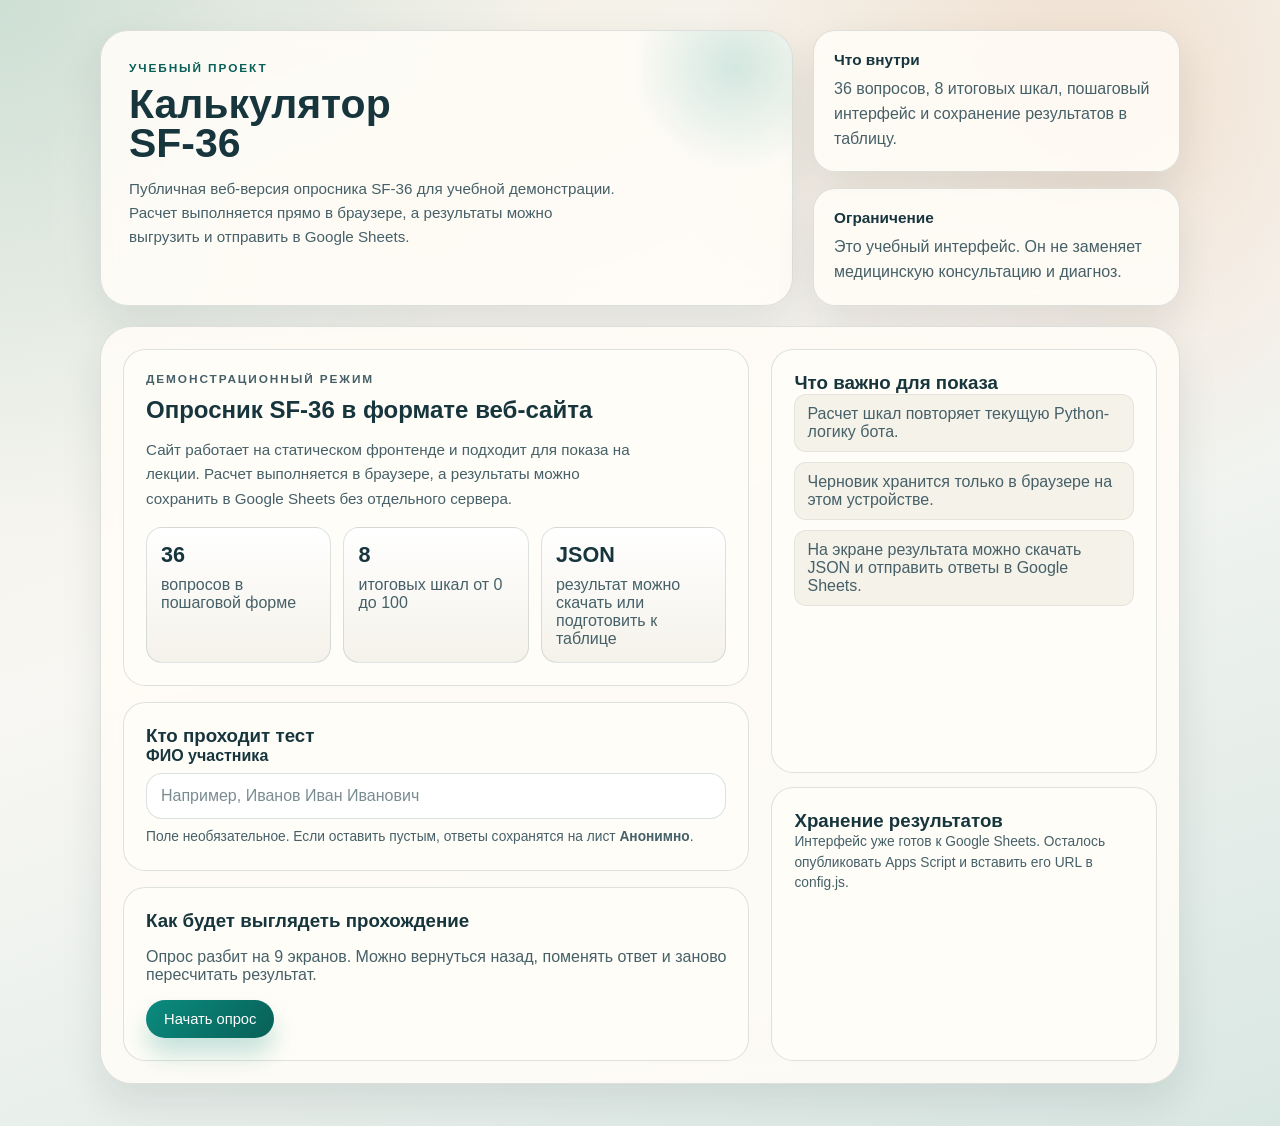
==== index.html @ 2ae7c3d6 "Polish UI and prepare Google Sheets sync" ====
<!doctype html>
<html lang="ru">
  <head>
    <meta charset="utf-8">
    <meta name="viewport" content="width=device-width, initial-scale=1">
    <title>SF-36 | Учебный медицинский калькулятор</title>
    <meta
      name="description"
      content="Пошаговый учебный калькулятор SF-36 с расчетом восьми шкал качества жизни прямо в браузере."
    >
    <link rel="stylesheet" href="styles.css">
  </head>
  <body>
    <div class="backdrop"></div>
    <div class="page-shell">
      <header class="hero">
        <div class="hero-copy">
          <p class="eyebrow">Учебный проект</p>
          <h1>Калькулятор SF-36</h1>
          <p class="hero-text">
            Публичная веб-версия опросника SF-36 для учебной демонстрации. Расчет выполняется прямо в браузере,
            а результаты можно выгрузить и отправить в Google Sheets.
          </p>
        </div>
        <div class="hero-notes">
          <article class="note-card">
            <h2>Что внутри</h2>
            <p>36 вопросов, 8 итоговых шкал, пошаговый интерфейс и сохранение результатов в таблицу.</p>
          </article>
          <article class="note-card">
            <h2>Ограничение</h2>
            <p>Это учебный интерфейс. Он не заменяет медицинскую консультацию и диагноз.</p>
          </article>
        </div>
      </header>

      <main class="app-frame">
        <div id="app"></div>
      </main>
    </div>

    <script src="config.js"></script>
    <script src="app.js" defer></script>
  </body>
</html>
---- styles.css ----
:root {
  --bg: #f3efe5;
  --bg-deep: #d9e7e3;
  --surface: rgba(255, 252, 247, 0.9);
  --surface-strong: #fffdf8;
  --surface-muted: #f5f2ea;
  --border: rgba(27, 62, 68, 0.14);
  --text: #17353c;
  --text-soft: #466068;
  --accent: #0b8c7f;
  --accent-soft: #d8f0ec;
  --accent-strong: #085f57;
  --warn: #d37d3f;
  --danger: #b95a52;
  --shadow: 0 18px 42px rgba(16, 39, 44, 0.1);
  --radius-xl: 28px;
  --radius-lg: 22px;
  --radius-md: 16px;
  --radius-sm: 12px;
  --font-heading: "Bahnschrift", "Trebuchet MS", "Segoe UI", sans-serif;
  --font-body: "Segoe UI Variable Text", "Segoe UI", "Trebuchet MS", sans-serif;
}

* {
  box-sizing: border-box;
}

html {
  scroll-behavior: smooth;
}

body {
  margin: 0;
  min-height: 100vh;
  font-family: var(--font-body);
  color: var(--text);
  background:
    radial-gradient(circle at top left, rgba(11, 140, 127, 0.16), transparent 32%),
    radial-gradient(circle at 85% 10%, rgba(211, 125, 63, 0.18), transparent 26%),
    linear-gradient(160deg, var(--bg) 0%, #f8f7f3 45%, var(--bg-deep) 100%);
}

.backdrop {
  position: fixed;
  inset: 0;
  background:
    radial-gradient(circle at 20% 22%, rgba(255, 255, 255, 0.38), transparent 18%),
    radial-gradient(circle at 78% 32%, rgba(255, 255, 255, 0.25), transparent 22%);
  pointer-events: none;
}

.page-shell {
  position: relative;
  z-index: 1;
  width: min(1080px, calc(100vw - 24px));
  margin: 0 auto;
  padding: 30px 0 42px;
}

.hero {
  display: grid;
  grid-template-columns: minmax(0, 1.7fr) minmax(280px, 0.9fr);
  gap: 20px;
  align-items: stretch;
  margin-bottom: 20px;
}

.hero-copy,
.note-card,
.app-panel,
.result-hero,
.scale-card,
.summary-card,
.question-card,
.status-banner {
  background: var(--surface);
  border: 1px solid var(--border);
  box-shadow: var(--shadow);
  backdrop-filter: blur(10px);
}

.hero-copy {
  border-radius: var(--radius-xl);
  padding: 30px 28px;
  position: relative;
  overflow: hidden;
}

.hero-copy::after {
  content: "";
  position: absolute;
  width: 220px;
  height: 220px;
  right: -54px;
  top: -74px;
  border-radius: 50%;
  background: radial-gradient(circle, rgba(11, 140, 127, 0.18), transparent 68%);
}

.eyebrow {
  margin: 0 0 10px;
  font-size: 0.74rem;
  letter-spacing: 0.16em;
  text-transform: uppercase;
  color: var(--accent-strong);
  font-weight: 700;
}

h1,
h2,
h3 {
  margin: 0;
  font-family: var(--font-heading);
}

h1 {
  font-size: clamp(1.85rem, 3.2vw, 3rem);
  line-height: 0.95;
  max-width: 10ch;
}

.hero-text {
  margin: 14px 0 0;
  max-width: 58ch;
  color: var(--text-soft);
  font-size: 0.95rem;
  line-height: 1.6;
}

.hero-notes {
  display: grid;
  gap: 16px;
}

.note-card {
  border-radius: var(--radius-lg);
  padding: 20px;
}

.note-card h2 {
  font-size: 0.96rem;
  margin-bottom: 8px;
}

.note-card p {
  margin: 0;
  color: var(--text-soft);
  line-height: 1.55;
}

.app-frame {
  min-height: 0;
}

.app-panel {
  border-radius: 32px;
  padding: 22px;
  animation: rise-in 0.35s ease;
}

.app-panel--questions {
  background: rgba(255, 252, 247, 0.96);
  backdrop-filter: none;
}

.welcome-layout,
.result-layout {
  display: grid;
  gap: 22px;
}

.welcome-layout {
  grid-template-columns: minmax(0, 1.3fr) minmax(280px, 0.8fr);
}

.welcome-main {
  display: grid;
  gap: 16px;
}

.welcome-card {
  background: var(--surface-strong);
  border: 1px solid var(--border);
  border-radius: var(--radius-lg);
  padding: 22px;
}

.welcome-card p,
.welcome-card li,
.screen-subtitle,
.support-text,
.summary-copy,
.status-banner p,
.scale-footnote,
.question-hint {
  color: var(--text-soft);
}

.feature-grid {
  display: grid;
  grid-template-columns: repeat(3, minmax(0, 1fr));
  gap: 12px;
  margin-top: 16px;
}

.feature-item {
  background: linear-gradient(180deg, #ffffff, var(--surface-muted));
  border: 1px solid var(--border);
  border-radius: var(--radius-md);
  padding: 14px;
}

.feature-item strong,
.summary-value {
  display: block;
  font-family: var(--font-heading);
  font-size: 1.35rem;
}

.feature-item span,
.summary-label {
  display: block;
  margin-top: 8px;
  color: var(--text-soft);
}

.welcome-side {
  display: grid;
  gap: 14px;
}

.field-stack {
  display: grid;
  gap: 8px;
}

.field-label {
  font-weight: 700;
  color: var(--text);
}

.text-input {
  width: 100%;
  padding: 13px 14px;
  border-radius: var(--radius-md);
  border: 1px solid rgba(27, 62, 68, 0.16);
  background: rgba(255, 255, 255, 0.9);
  color: var(--text);
  font: inherit;
  transition: border-color 0.18s ease, box-shadow 0.18s ease, background 0.18s ease;
}

.text-input::placeholder {
  color: rgba(70, 96, 104, 0.72);
}

.text-input:focus {
  outline: none;
  border-color: rgba(11, 140, 127, 0.42);
  box-shadow: 0 0 0 4px rgba(11, 140, 127, 0.12);
  background: #fff;
}

.field-hint {
  margin: 0;
  color: var(--text-soft);
  font-size: 0.86rem;
  line-height: 1.5;
}

.checklist {
  display: grid;
  gap: 10px;
  margin: 0;
  padding: 0;
  list-style: none;
}

.checklist li {
  padding: 10px 12px;
  border-radius: var(--radius-sm);
  background: var(--surface-muted);
  border: 1px solid rgba(27, 62, 68, 0.08);
}

.button-row,
.screen-actions,
.result-actions {
  display: flex;
  flex-wrap: wrap;
  gap: 10px;
  align-items: center;
}

.btn {
  appearance: none;
  border: 0;
  border-radius: 999px;
  padding: 12px 18px;
  font-family: var(--font-heading);
  font-size: 0.92rem;
  line-height: 1;
  cursor: pointer;
  transition: transform 0.18s ease, box-shadow 0.18s ease, background 0.18s ease;
}

.btn:hover {
  transform: translateY(-1px);
}

.btn:focus-visible {
  outline: 3px solid rgba(11, 140, 127, 0.28);
  outline-offset: 2px;
}

.btn-primary {
  background: linear-gradient(135deg, var(--accent) 0%, var(--accent-strong) 100%);
  color: #fff;
  box-shadow: 0 16px 24px rgba(11, 140, 127, 0.24);
}

.btn-secondary {
  background: #fff;
  color: var(--text);
  border: 1px solid var(--border);
}

.btn-ghost {
  background: rgba(255, 255, 255, 0.5);
  color: var(--text);
  border: 1px dashed rgba(27, 62, 68, 0.22);
}

.btn[disabled] {
  opacity: 0.55;
  cursor: not-allowed;
  transform: none;
}

.draft-chip {
  display: inline-flex;
  align-items: center;
  gap: 8px;
  padding: 9px 13px;
  border-radius: 999px;
  background: var(--accent-soft);
  color: var(--accent-strong);
  font-weight: 600;
}

.screen-header {
  display: grid;
  gap: 10px;
  margin-bottom: 18px;
}

.screen-meta {
  display: flex;
  flex-wrap: wrap;
  gap: 10px;
  align-items: center;
  justify-content: space-between;
}

.screen-kicker {
  display: inline-flex;
  align-items: center;
  gap: 8px;
  padding: 7px 11px;
  border-radius: 999px;
  background: var(--accent-soft);
  color: var(--accent-strong);
  font-weight: 700;
}

.progress-shell {
  height: 10px;
  border-radius: 999px;
  background: rgba(23, 53, 60, 0.08);
  overflow: hidden;
}

.progress-bar {
  height: 100%;
  border-radius: inherit;
  background: linear-gradient(90deg, var(--accent) 0%, #59b89a 100%);
  transition: width 0.25s ease;
}

.screen-title {
  font-size: clamp(1.4rem, 1.9vw, 1.82rem);
}

.question-grid {
  display: grid;
  gap: 14px;
}

.question-card {
  border-radius: var(--radius-lg);
  padding: 18px;
  background: linear-gradient(180deg, rgba(255, 255, 255, 0.98), rgba(250, 246, 240, 0.96));
  backdrop-filter: none;
  box-shadow: 0 14px 28px rgba(16, 39, 44, 0.08);
  contain: layout paint;
  isolation: isolate;
  overflow: hidden;
}

.question-label {
  display: inline-flex;
  margin-bottom: 8px;
  padding: 5px 9px;
  border-radius: 999px;
  background: rgba(11, 140, 127, 0.1);
  color: var(--accent-strong);
  font-size: 0.74rem;
  font-weight: 700;
  letter-spacing: 0.04em;
}

.question-text {
  margin: 0;
  font-size: 0.98rem;
  line-height: 1.45;
}

.options-grid {
  display: grid;
  gap: 8px;
}

.options-grid--compact {
  grid-template-columns: repeat(auto-fit, minmax(136px, 1fr));
}

.question-response-shell {
  margin-top: 14px;
  padding: 14px 16px 12px;
  border-radius: var(--radius-md);
  border: 1px solid rgba(27, 62, 68, 0.08);
  background: linear-gradient(180deg, rgba(255, 255, 255, 0.98), rgba(245, 242, 234, 0.96));
  contain: layout paint;
  isolation: isolate;
}

.option-tile {
  position: relative;
  display: grid;
  gap: 4px;
  padding: 12px 14px;
  border-radius: var(--radius-md);
  border: 1px solid rgba(27, 62, 68, 0.12);
  background: linear-gradient(180deg, rgba(255, 255, 255, 0.96), rgba(247, 243, 236, 0.95));
  cursor: pointer;
  transition: transform 0.18s ease, border-color 0.18s ease, background 0.18s ease;
  min-height: 58px;
}

.option-tile:hover {
  transform: translateY(-1px);
  border-color: rgba(11, 140, 127, 0.35);
}

.option-tile input {
  position: absolute;
  opacity: 0;
  pointer-events: none;
}

.option-tile.is-selected {
  border-color: rgba(11, 140, 127, 0.52);
  background: linear-gradient(180deg, #ffffff, rgba(216, 240, 236, 0.95));
  box-shadow: inset 0 0 0 1px rgba(11, 140, 127, 0.18);
}

.option-label {
  font-weight: 700;
  font-size: 0.92rem;
  line-height: 1.32;
}

.option-value {
  font-size: 0.88rem;
  color: var(--text-soft);
}

.emoji-scale {
  display: flex;
  flex-wrap: nowrap;
  justify-content: space-between;
  gap: 12px;
}

.emoji-option {
  position: relative;
  display: flex;
  align-items: center;
  justify-content: center;
  width: 66px;
  height: 66px;
  border-radius: 50%;
  border: 2px solid rgba(27, 62, 68, 0.12);
  background: rgba(255, 255, 255, 0.72);
  cursor: pointer;
  transition: transform 0.18s ease, border-color 0.18s ease, box-shadow 0.18s ease, background 0.18s ease;
}

.emoji-option:hover {
  transform: translateY(-1px);
  border-color: rgba(11, 140, 127, 0.26);
}

.emoji-option input {
  position: absolute;
  opacity: 0;
  pointer-events: none;
}

.emoji-option.is-selected {
  border-color: rgba(11, 140, 127, 0.52);
  background: linear-gradient(180deg, #ffffff, rgba(216, 240, 236, 0.92));
  box-shadow: 0 10px 18px rgba(11, 140, 127, 0.12);
}

.emoji-face {
  font-size: 2.45rem;
  line-height: 1;
}

.emoji-caption {
  margin: 10px 0 0;
  min-height: 2.8em;
  color: var(--text-soft);
  font-size: 0.88rem;
  line-height: 1.4;
}

.status-banner {
  padding: 14px 16px;
  border-radius: var(--radius-md);
  border-left: 4px solid var(--warn);
}

.status-banner p {
  margin: 0;
}

.result-layout {
  grid-template-columns: 1.08fr 0.92fr;
  align-items: start;
}

.result-panel {
  display: grid;
  gap: 18px;
}

.result-hero {
  border-radius: var(--radius-xl);
  padding: 24px;
}

.result-hero--compact {
  display: grid;
  grid-template-columns: minmax(0, 1.45fr) minmax(300px, 0.95fr);
  gap: 16px;
  align-items: start;
}

.result-hero h2 {
  font-size: clamp(1.5rem, 2.1vw, 2.1rem);
}

.result-hero p {
  margin: 12px 0 0;
  max-width: 60ch;
  color: var(--text-soft);
  line-height: 1.6;
}

.result-person-chip {
  display: inline-flex;
  align-items: center;
  margin-top: 14px;
  padding: 9px 13px;
  border-radius: 999px;
  background: rgba(11, 140, 127, 0.1);
  border: 1px solid rgba(11, 140, 127, 0.16);
  color: var(--accent-strong);
  font-weight: 700;
}

.result-hero-stats {
  display: grid;
  grid-template-columns: repeat(3, minmax(0, 1fr));
  gap: 12px;
}

.summary-card--stat {
  min-height: 100%;
  background: rgba(255, 255, 255, 0.84);
}

.summary-value-suffix {
  margin-left: 4px;
  font-size: 0.92rem;
  color: var(--text-soft);
}

.summary-value--text {
  font-size: 1.08rem;
  line-height: 1.3;
}

.result-dashboard {
  display: grid;
  grid-template-columns: minmax(0, 220px) minmax(0, 1fr) minmax(0, 220px);
  grid-template-areas: "left center right";
  gap: 16px;
  align-items: start;
}

.result-side-stack {
  display: grid;
  gap: 12px;
}

.result-side-stack--left {
  grid-area: left;
}

.result-side-stack--right {
  grid-area: right;
}

.result-radar-card {
  grid-area: center;
  display: grid;
  gap: 16px;
  padding: 20px;
  border-radius: var(--radius-xl);
  border: 1px solid rgba(27, 62, 68, 0.12);
  background: linear-gradient(180deg, rgba(255, 255, 255, 0.96), rgba(247, 243, 236, 0.98));
  box-shadow: 0 18px 36px rgba(16, 39, 44, 0.1);
}

.radar-highlight {
  display: grid;
  grid-template-columns: auto 1fr;
  gap: 12px;
  align-items: center;
}

.radar-highlight-emoji {
  display: grid;
  place-items: center;
  width: 72px;
  height: 72px;
  border-radius: 50%;
  font-size: 2.35rem;
  background: radial-gradient(circle at 30% 30%, rgba(255, 255, 255, 0.96), rgba(255, 234, 188, 0.96));
  box-shadow: 0 12px 24px rgba(240, 161, 26, 0.18);
}

.radar-highlight h3 {
  font-size: 1.04rem;
  line-height: 1.35;
}

.radar-chart-wrap {
  display: flex;
  justify-content: center;
}

.radar-chart-shell {
  position: relative;
  width: min(100%, 360px);
  aspect-ratio: 1;
}

.radar-chart {
  width: 100%;
  height: 100%;
}

.radar-grid-polygon,
.radar-grid-spoke {
  fill: none;
  stroke: rgba(27, 62, 68, 0.12);
}

.radar-grid-polygon {
  stroke-width: 1.15;
}

.radar-grid-spoke {
  stroke-width: 1;
}

.radar-data-fill {
  fill: rgba(240, 161, 26, 0.18);
}

.radar-data-line {
  fill: none;
  stroke: #f0a11a;
  stroke-width: 4;
  stroke-linejoin: round;
}

.radar-marker {
  fill: #fff6e6;
  stroke: #f0a11a;
  stroke-width: 3;
}

.radar-center-badge {
  position: absolute;
  inset: 50% auto auto 50%;
  transform: translate(-50%, -50%);
  width: 84px;
  height: 84px;
  border-radius: 50%;
  border: 1px solid rgba(27, 62, 68, 0.12);
  background: rgba(255, 255, 255, 0.96);
  box-shadow: 0 10px 24px rgba(16, 39, 44, 0.12);
  display: grid;
  place-items: center;
  text-align: center;
}

.radar-center-badge strong {
  display: block;
  font-family: var(--font-heading);
  font-size: 1.7rem;
  line-height: 1;
}

.radar-center-badge span {
  display: block;
  margin-top: 2px;
  font-size: 0.78rem;
  color: var(--text-soft);
}

.radar-caption {
  margin: 0;
  text-align: center;
  color: var(--text-soft);
  line-height: 1.55;
}

.metric-orbit {
  display: grid;
  gap: 9px;
  padding: 12px 13px;
  border-radius: var(--radius-md);
  border: 1px solid rgba(27, 62, 68, 0.12);
  background: rgba(255, 255, 255, 0.92);
  box-shadow: 0 10px 20px rgba(16, 39, 44, 0.08);
}

.metric-orbit--physical {
  border-color: rgba(11, 140, 127, 0.18);
}

.metric-orbit--mind {
  border-color: rgba(240, 161, 26, 0.22);
}

.metric-orbit-head {
  display: grid;
  grid-template-columns: auto 1fr;
  gap: 10px;
  align-items: center;
}

.metric-emoji {
  display: grid;
  place-items: center;
  width: 42px;
  height: 42px;
  border-radius: 50%;
  font-size: 1.46rem;
  background: linear-gradient(180deg, rgba(255, 255, 255, 0.96), rgba(239, 246, 244, 0.96));
}

.metric-name {
  font-weight: 700;
  line-height: 1.2;
}

.metric-group {
  margin-top: 2px;
  font-size: 0.74rem;
  color: var(--text-soft);
}

.metric-value {
  font-family: var(--font-heading);
  font-size: 1.58rem;
  line-height: 1;
}

.metric-value span {
  margin-left: 4px;
  font-size: 0.78rem;
  color: var(--text-soft);
}

.metric-track {
  height: 8px;
  border-radius: 999px;
  background: rgba(23, 53, 60, 0.08);
  overflow: hidden;
}

.metric-track-fill {
  height: 100%;
  border-radius: inherit;
  background: linear-gradient(90deg, var(--warn) 0%, #f0b562 38%, #74c89e 100%);
}

.metric-band {
  font-size: 0.82rem;
  font-weight: 600;
  color: var(--text-soft);
}

.result-insights {
  display: grid;
  grid-template-columns: repeat(3, minmax(0, 1fr));
  gap: 14px;
  align-items: start;
}

.result-insights .result-actions {
  align-content: flex-start;
}

.summary-card--sync {
  min-height: 100%;
}

.summary-card--muted {
  background: rgba(255, 255, 255, 0.82);
}

.summary-card--info {
  background: linear-gradient(180deg, rgba(216, 240, 236, 0.88), rgba(255, 255, 255, 0.92));
}

.summary-card--success {
  background: linear-gradient(180deg, rgba(220, 243, 232, 0.92), rgba(255, 255, 255, 0.94));
  border-color: rgba(11, 140, 127, 0.2);
}

.summary-card--danger {
  background: linear-gradient(180deg, rgba(255, 239, 236, 0.94), rgba(255, 255, 255, 0.94));
  border-color: rgba(185, 90, 82, 0.22);
}

.sync-chip {
  display: inline-flex;
  align-items: center;
  margin-top: 14px;
  padding: 8px 12px;
  border-radius: 999px;
  background: rgba(11, 140, 127, 0.1);
  color: var(--accent-strong);
  font-size: 0.84rem;
  font-weight: 700;
}

.sync-chip--ghost {
  background: rgba(23, 53, 60, 0.06);
  color: var(--text-soft);
}

.result-actions--sync {
  margin-top: 14px;
}

.result-actions--footer {
  justify-content: center;
}

.summary-grid,
.result-scale-grid {
  display: grid;
  gap: 16px;
}

.summary-grid {
  grid-template-columns: repeat(3, minmax(0, 1fr));
  margin-top: 18px;
}

.summary-card {
  border-radius: var(--radius-md);
  padding: 16px;
}

.result-scale-grid {
  grid-template-columns: repeat(2, minmax(0, 1fr));
}

.scale-card {
  border-radius: var(--radius-lg);
  padding: 18px;
}

.scale-group-label {
  margin-bottom: 10px;
  font-size: 0.82rem;
  font-weight: 700;
  letter-spacing: 0.08em;
  text-transform: uppercase;
  color: var(--accent-strong);
}

.scale-card h3 {
  font-size: 1rem;
  line-height: 1.35;
}

.scale-score {
  margin-top: 12px;
  font-family: var(--font-heading);
  font-size: 2rem;
  line-height: 1;
}

.scale-meter {
  margin-top: 12px;
  height: 10px;
  border-radius: 999px;
  background: rgba(23, 53, 60, 0.08);
  overflow: hidden;
}

.scale-meter-fill {
  height: 100%;
  border-radius: inherit;
  background: linear-gradient(90deg, var(--warn) 0%, #f0b562 40%, #74c89e 100%);
}

.scale-footnote {
  margin-top: 10px;
  line-height: 1.55;
}

.result-side {
  display: grid;
  gap: 16px;
}

.summary-copy {
  margin: 10px 0 0;
  line-height: 1.6;
}

.mini-list {
  display: grid;
  gap: 8px;
  margin: 12px 0 0;
}

.mini-item {
  display: flex;
  align-items: center;
  justify-content: space-between;
  gap: 12px;
  padding: 10px 12px;
  border-radius: var(--radius-sm);
  background: var(--surface-muted);
  border: 1px solid rgba(27, 62, 68, 0.08);
}

.mini-name {
  font-weight: 700;
}

.mini-score {
  font-family: var(--font-heading);
}

.support-text {
  margin: 0;
  font-size: 0.86rem;
  line-height: 1.5;
}

.empty-state {
  padding: 18px;
  border-radius: var(--radius-md);
  background: rgba(255, 255, 255, 0.72);
  border: 1px dashed rgba(27, 62, 68, 0.18);
}

@keyframes rise-in {
  from {
    opacity: 0;
    transform: translateY(10px);
  }
  to {
    opacity: 1;
    transform: translateY(0);
  }
}

@media (max-width: 980px) {
  .hero,
  .welcome-layout,
  .result-layout {
    grid-template-columns: 1fr;
  }

  .result-hero--compact,
  .result-dashboard,
  .result-insights {
    grid-template-columns: 1fr;
  }

  .result-dashboard {
    grid-template-areas:
      "center"
      "left"
      "right";
  }

  .result-side-stack {
    grid-template-columns: repeat(2, minmax(0, 1fr));
  }

  .result-hero-stats {
    grid-template-columns: repeat(3, minmax(0, 1fr));
  }

  .feature-grid,
  .summary-grid,
  .result-scale-grid {
    grid-template-columns: 1fr;
  }
}

@media (max-width: 720px) {
  .page-shell {
    width: min(100vw - 18px, 1180px);
    padding-top: 18px;
    padding-bottom: 26px;
  }

  .hero-copy,
  .app-panel,
  .result-hero,
  .result-radar-card,
  .scale-card,
  .summary-card,
  .question-card,
  .note-card {
    padding: 18px;
  }

  .screen-meta {
    align-items: flex-start;
  }

  .btn,
  .draft-chip,
  .screen-kicker {
    width: 100%;
    justify-content: center;
  }

  .button-row,
  .screen-actions,
  .result-actions {
    flex-direction: column;
    align-items: stretch;
  }

  .emoji-scale {
    flex-wrap: wrap;
    justify-content: center;
  }

  .result-hero-stats,
  .result-side-stack {
    grid-template-columns: 1fr;
  }

  .radar-highlight {
    grid-template-columns: 1fr;
    justify-items: center;
    text-align: center;
  }

  .radar-highlight-emoji {
    width: 66px;
    height: 66px;
    font-size: 2.1rem;
  }

  .radar-center-badge {
    width: 74px;
    height: 74px;
  }

  .radar-center-badge strong {
    font-size: 1.45rem;
  }

  .emoji-option {
    width: 58px;
    height: 58px;
  }

  .emoji-face {
    font-size: 2.1rem;
  }
}
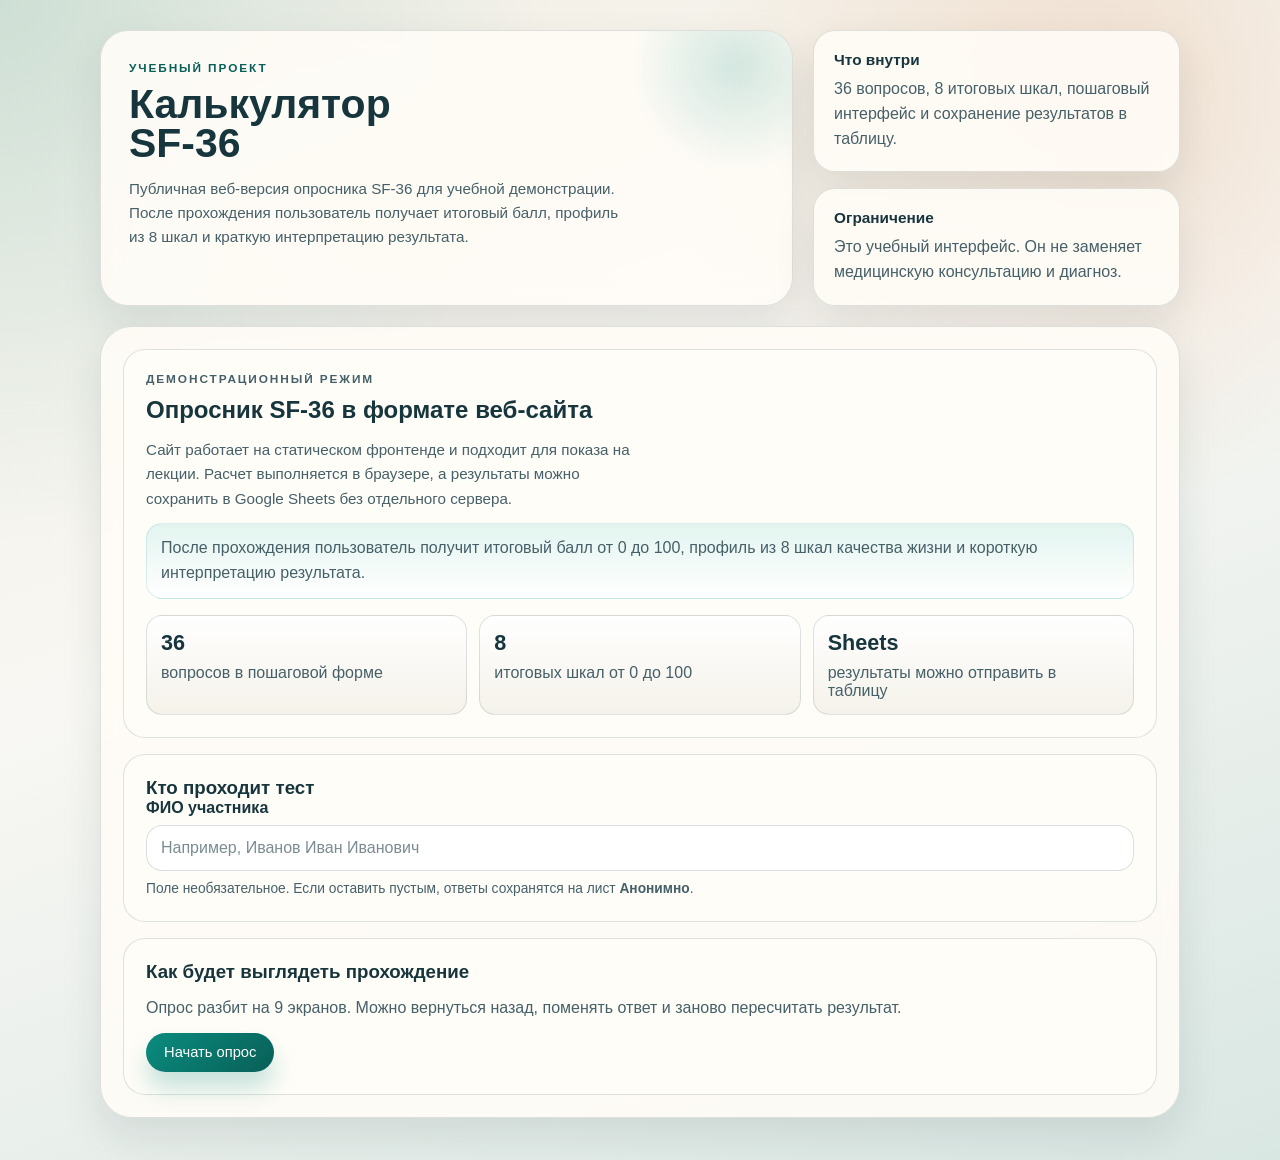
==== commit 9d9ff56a: "Simplify welcome screen and move radar total badge aside" ====
--- a/index.html
+++ b/index.html
@@ -18,8 +18,8 @@
           <p class="eyebrow">Учебный проект</p>
           <h1>Калькулятор SF-36</h1>
           <p class="hero-text">
-            Публичная веб-версия опросника SF-36 для учебной демонстрации. Расчет выполняется прямо в браузере,
-            а результаты можно выгрузить и отправить в Google Sheets.
+            Публичная веб-версия опросника SF-36 для учебной демонстрации.
+            После прохождения пользователь получает итоговый балл, профиль из 8 шкал и краткую интерпретацию результата.
           </p>
         </div>
         <div class="hero-notes">
--- a/styles.css
+++ b/styles.css
@@ -170,7 +170,7 @@
 }
 
 .welcome-layout {
-  grid-template-columns: minmax(0, 1.3fr) minmax(280px, 0.8fr);
+  grid-template-columns: 1fr;
 }
 
 .welcome-main {
@@ -224,14 +224,18 @@
   color: var(--text-soft);
 }
 
-.welcome-side {
-  display: grid;
-  gap: 14px;
-}
-
 .field-stack {
   display: grid;
   gap: 8px;
+}
+
+.welcome-outcome {
+  margin: 12px 0 0;
+  padding: 12px 14px;
+  border-radius: var(--radius-md);
+  border: 1px solid rgba(11, 140, 127, 0.14);
+  background: linear-gradient(180deg, rgba(216, 240, 236, 0.72), rgba(255, 255, 255, 0.9));
+  line-height: 1.55;
 }
 
 .field-label {
@@ -669,8 +673,10 @@
 }
 
 .radar-chart-wrap {
-  display: flex;
-  justify-content: center;
+  display: grid;
+  grid-template-columns: minmax(0, 1fr) auto;
+  align-items: end;
+  gap: 12px;
 }
 
 .radar-chart-shell {
@@ -715,29 +721,27 @@
   stroke-width: 3;
 }
 
-.radar-center-badge {
-  position: absolute;
-  inset: 50% auto auto 50%;
-  transform: translate(-50%, -50%);
-  width: 84px;
-  height: 84px;
-  border-radius: 50%;
+.radar-side-badge {
+  width: 94px;
+  height: 94px;
+  border-radius: 22px;
   border: 1px solid rgba(27, 62, 68, 0.12);
   background: rgba(255, 255, 255, 0.96);
   box-shadow: 0 10px 24px rgba(16, 39, 44, 0.12);
   display: grid;
   place-items: center;
   text-align: center;
-}
-
-.radar-center-badge strong {
+  margin-bottom: 22px;
+}
+
+.radar-side-badge strong {
   display: block;
   font-family: var(--font-heading);
   font-size: 1.7rem;
   line-height: 1;
 }
 
-.radar-center-badge span {
+.radar-side-badge span {
   display: block;
   margin-top: 2px;
   font-size: 0.78rem;
@@ -1103,12 +1107,20 @@
     font-size: 2.1rem;
   }
 
-  .radar-center-badge {
-    width: 74px;
-    height: 74px;
-  }
-
-  .radar-center-badge strong {
+  .radar-chart-wrap {
+    grid-template-columns: 1fr;
+    justify-items: center;
+    gap: 8px;
+  }
+
+  .radar-side-badge {
+    width: 80px;
+    height: 80px;
+    margin-bottom: 0;
+    border-radius: 18px;
+  }
+
+  .radar-side-badge strong {
     font-size: 1.45rem;
   }
 
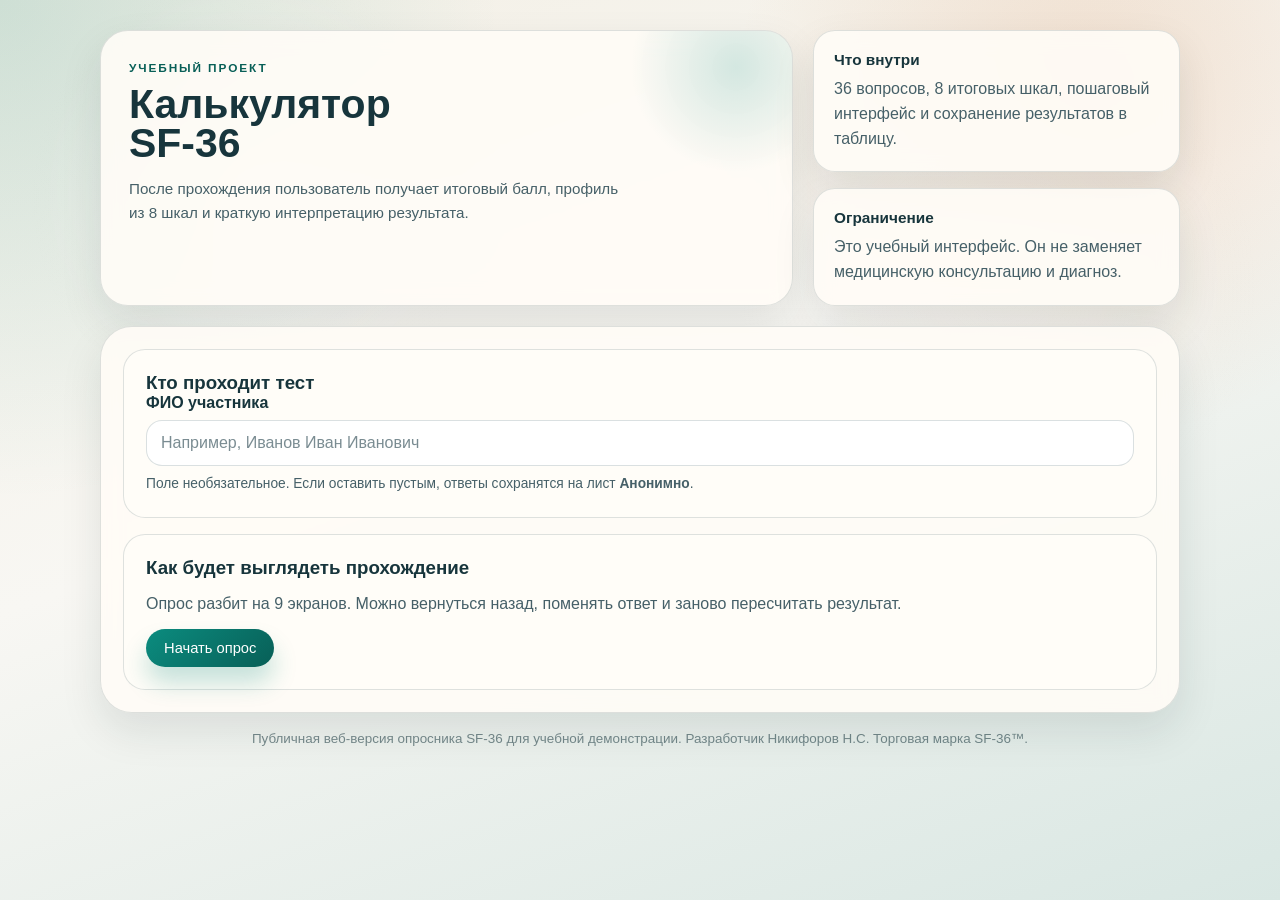
==== commit 1363c57c: "Trim welcome content and add footer signature" ====
--- a/index.html
+++ b/index.html
@@ -18,7 +18,6 @@
           <p class="eyebrow">Учебный проект</p>
           <h1>Калькулятор SF-36</h1>
           <p class="hero-text">
-            Публичная веб-версия опросника SF-36 для учебной демонстрации.
             После прохождения пользователь получает итоговый балл, профиль из 8 шкал и краткую интерпретацию результата.
           </p>
         </div>
@@ -37,6 +36,10 @@
       <main class="app-frame">
         <div id="app"></div>
       </main>
+
+      <footer class="site-signature">
+        <p>Публичная веб-версия опросника SF-36 для учебной демонстрации. Разработчик Никифоров Н.С. Торговая марка SF-36™.</p>
+      </footer>
     </div>
 
     <script src="config.js"></script>
--- a/styles.css
+++ b/styles.css
@@ -152,6 +152,19 @@
   min-height: 0;
 }
 
+.site-signature {
+  margin-top: 12px;
+  padding: 4px 10px 0;
+}
+
+.site-signature p {
+  margin: 0;
+  text-align: center;
+  color: rgba(23, 53, 60, 0.56);
+  font-size: 0.84rem;
+  line-height: 1.45;
+}
+
 .app-panel {
   border-radius: 32px;
   padding: 22px;
@@ -227,15 +240,6 @@
 .field-stack {
   display: grid;
   gap: 8px;
-}
-
-.welcome-outcome {
-  margin: 12px 0 0;
-  padding: 12px 14px;
-  border-radius: var(--radius-md);
-  border: 1px solid rgba(11, 140, 127, 0.14);
-  background: linear-gradient(180deg, rgba(216, 240, 236, 0.72), rgba(255, 255, 255, 0.9));
-  line-height: 1.55;
 }
 
 .field-label {
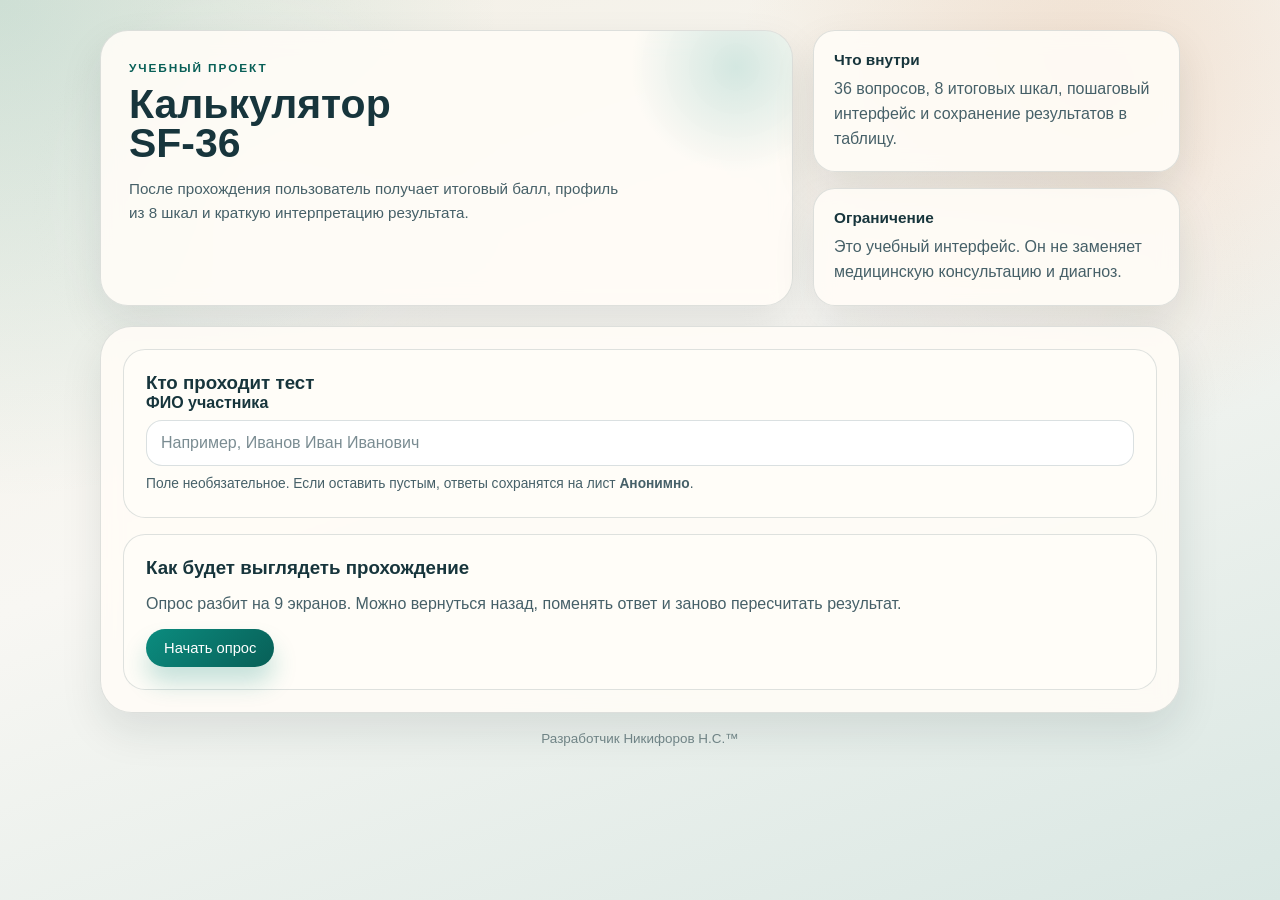
==== commit 76404200: "Shorten footer signature text" ====
--- a/index.html
+++ b/index.html
@@ -38,7 +38,7 @@
       </main>
 
       <footer class="site-signature">
-        <p>Публичная веб-версия опросника SF-36 для учебной демонстрации. Разработчик Никифоров Н.С. Торговая марка SF-36™.</p>
+        <p>Разработчик Никифоров Н.С.™</p>
       </footer>
     </div>
 
--- a/styles.css
+++ b/styles.css
@@ -678,9 +678,38 @@
 
 .radar-chart-wrap {
   display: grid;
-  grid-template-columns: minmax(0, 1fr) auto;
+  grid-template-columns: auto minmax(0, 1fr) auto;
   align-items: end;
-  gap: 12px;
+  gap: 14px;
+}
+
+.radar-human-shell {
+  width: 138px;
+  display: grid;
+  justify-items: center;
+  gap: 8px;
+}
+
+.radar-human {
+  width: 100%;
+  height: auto;
+  filter: drop-shadow(0 8px 12px rgba(16, 39, 44, 0.1));
+}
+
+.human-meter-base {
+  fill: rgba(23, 53, 60, 0.06);
+}
+
+.human-meter-outline {
+  fill: none;
+  stroke: rgba(27, 62, 68, 0.62);
+  stroke-width: 2;
+}
+
+.human-meter-label {
+  font-family: var(--font-heading);
+  font-size: 1.15rem;
+  color: var(--accent-strong);
 }
 
 .radar-chart-shell {
@@ -726,9 +755,9 @@
 }
 
 .radar-side-badge {
-  width: 94px;
-  height: 94px;
-  border-radius: 22px;
+  width: 90px;
+  height: 90px;
+  border-radius: 50%;
   border: 1px solid rgba(27, 62, 68, 0.12);
   background: rgba(255, 255, 255, 0.96);
   box-shadow: 0 10px 24px rgba(16, 39, 44, 0.12);
@@ -1114,7 +1143,12 @@
   .radar-chart-wrap {
     grid-template-columns: 1fr;
     justify-items: center;
-    gap: 8px;
+    gap: 10px;
+    align-items: center;
+  }
+
+  .radar-human-shell {
+    width: 118px;
   }
 
   .radar-side-badge {
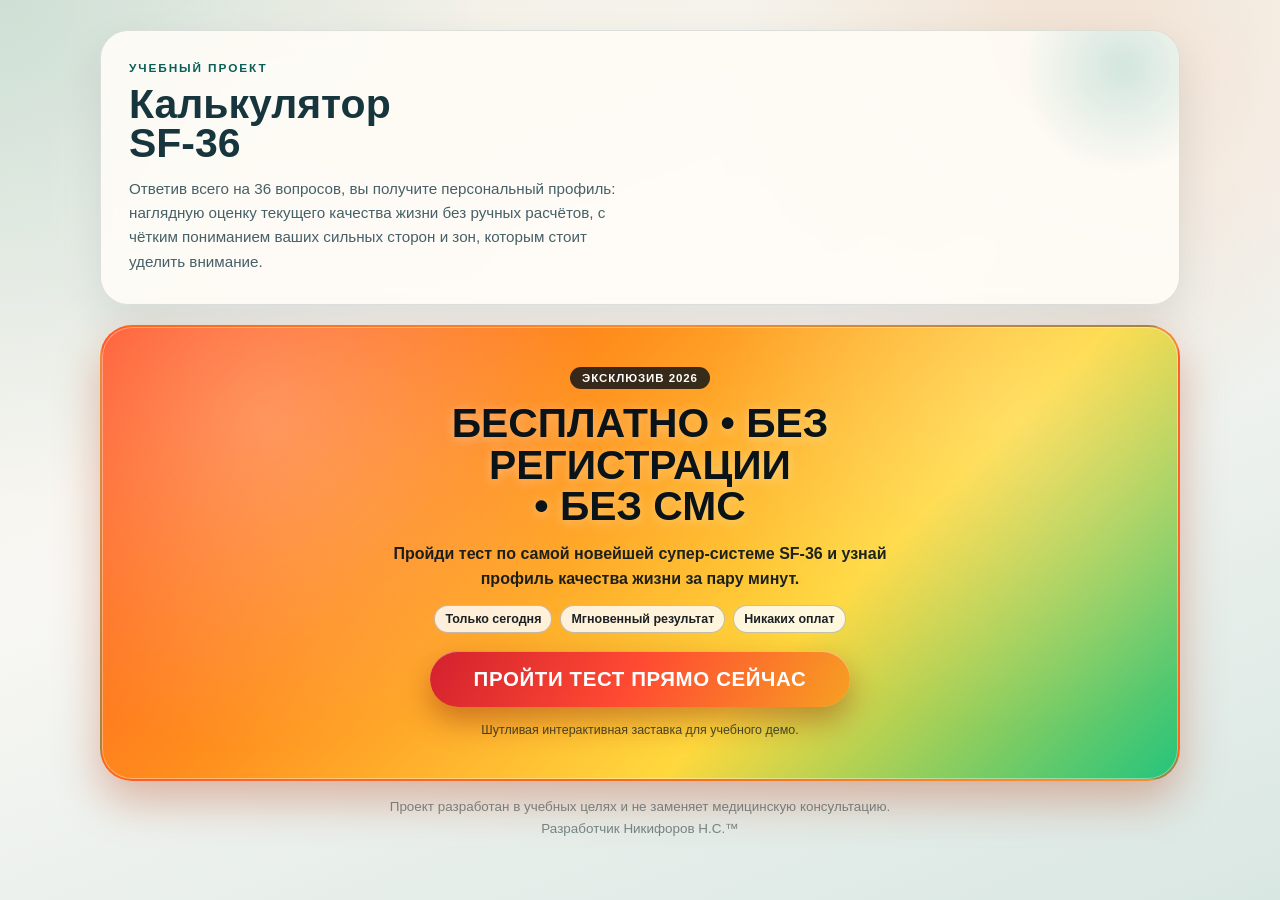
==== commit c2e7474e: "Update hero copy, hide extra blocks, and show promo on refresh" ====
--- a/index.html
+++ b/index.html
@@ -18,18 +18,8 @@
           <p class="eyebrow">Учебный проект</p>
           <h1>Калькулятор SF-36</h1>
           <p class="hero-text">
-            После прохождения пользователь получает итоговый балл, профиль из 8 шкал и краткую интерпретацию результата.
+            Ответив всего на 36 вопросов, вы получите персональный профиль: наглядную оценку текущего качества жизни без ручных расчётов, с чётким пониманием ваших сильных сторон и зон, которым стоит уделить внимание.
           </p>
-        </div>
-        <div class="hero-notes">
-          <article class="note-card">
-            <h2>Что внутри</h2>
-            <p>36 вопросов, 8 итоговых шкал, пошаговый интерфейс и сохранение результатов в таблицу.</p>
-          </article>
-          <article class="note-card">
-            <h2>Ограничение</h2>
-            <p>Это учебный интерфейс. Он не заменяет медицинскую консультацию и диагноз.</p>
-          </article>
         </div>
       </header>
 
@@ -38,6 +28,7 @@
       </main>
 
       <footer class="site-signature">
+        <p>Проект разработан в учебных целях и не заменяет медицинскую консультацию.</p>
         <p>Разработчик Никифоров Н.С.™</p>
       </footer>
     </div>
--- a/styles.css
+++ b/styles.css
@@ -59,7 +59,7 @@
 
 .hero {
   display: grid;
-  grid-template-columns: minmax(0, 1.7fr) minmax(280px, 0.9fr);
+  grid-template-columns: 1fr;
   gap: 20px;
   align-items: stretch;
   margin-bottom: 20px;
@@ -165,6 +165,14 @@
   line-height: 1.45;
 }
 
+.site-signature p + p {
+  margin-top: 2px;
+}
+
+.result-panel > .result-hero {
+  display: none;
+}
+
 .app-panel {
   border-radius: 32px;
   padding: 22px;
@@ -174,6 +182,109 @@
 .app-panel--questions {
   background: rgba(255, 252, 247, 0.96);
   backdrop-filter: none;
+}
+
+.promo-panel {
+  position: relative;
+  overflow: hidden;
+  border-width: 2px;
+  border-color: rgba(255, 81, 24, 0.58);
+  background:
+    radial-gradient(circle at 15% 20%, rgba(255, 255, 255, 0.28), transparent 34%),
+    radial-gradient(circle at 85% 20%, rgba(255, 255, 255, 0.2), transparent 32%),
+    linear-gradient(135deg, #ff4f24 0%, #ff8d1d 34%, #ffd83d 66%, #24c47d 100%);
+  box-shadow:
+    0 20px 44px rgba(182, 58, 18, 0.34),
+    inset 0 0 0 1px rgba(255, 255, 255, 0.36);
+}
+
+.promo-inner {
+  position: relative;
+  z-index: 1;
+  display: grid;
+  gap: 14px;
+  justify-items: center;
+  text-align: center;
+  padding: 18px 14px 20px;
+  color: #1b2124;
+}
+
+.promo-overline {
+  margin: 0;
+  padding: 5px 12px;
+  border-radius: 999px;
+  font-weight: 800;
+  text-transform: uppercase;
+  letter-spacing: 0.08em;
+  font-size: 0.72rem;
+  color: #fff;
+  background: rgba(12, 18, 24, 0.82);
+}
+
+.promo-title {
+  margin: 0;
+  max-width: 18ch;
+  font-size: clamp(1.5rem, 4.4vw, 2.55rem);
+  line-height: 1.02;
+  text-wrap: balance;
+  color: #091318;
+  text-shadow: 0 2px 12px rgba(255, 255, 255, 0.36);
+}
+
+.promo-subtitle {
+  margin: 0;
+  max-width: 60ch;
+  font-size: 1rem;
+  line-height: 1.55;
+  color: rgba(9, 20, 25, 0.92);
+  font-weight: 600;
+}
+
+.promo-strip {
+  display: flex;
+  gap: 8px;
+  flex-wrap: wrap;
+  justify-content: center;
+}
+
+.promo-chip {
+  display: inline-flex;
+  align-items: center;
+  padding: 6px 10px;
+  border-radius: 999px;
+  background: rgba(255, 255, 255, 0.82);
+  border: 1px solid rgba(10, 20, 26, 0.24);
+  font-size: 0.78rem;
+  font-weight: 700;
+}
+
+.promo-cta {
+  margin-top: 4px;
+  border: none;
+  border-radius: 999px;
+  padding: 16px 30px;
+  min-width: min(92vw, 420px);
+  font-family: var(--font-heading);
+  font-size: clamp(1rem, 2.2vw, 1.28rem);
+  font-weight: 800;
+  letter-spacing: 0.03em;
+  color: #fff;
+  background: linear-gradient(120deg, #d3212e 0%, #ff4a32 48%, #f7a022 100%);
+  box-shadow:
+    0 14px 30px rgba(123, 20, 13, 0.38),
+    inset 0 1px 0 rgba(255, 255, 255, 0.42);
+  cursor: pointer;
+  animation: promo-pulse 1.35s ease-in-out infinite;
+}
+
+.promo-cta:hover {
+  transform: translateY(-1px);
+}
+
+.promo-footnote {
+  margin: 2px 0 0;
+  font-size: 0.78rem;
+  color: rgba(9, 20, 25, 0.72);
 }
 
 .welcome-layout,
@@ -653,6 +764,53 @@
   box-shadow: 0 18px 36px rgba(16, 39, 44, 0.1);
 }
 
+.result-hero-stats {
+  display: none;
+}
+
+.result-orbit-layout {
+  display: grid;
+}
+
+.result-radar-card--orbit {
+  gap: 0;
+  padding: 18px;
+}
+
+.metrics-matrix {
+  display: grid;
+  grid-template-columns: repeat(3, minmax(0, 1fr));
+  gap: 14px;
+  align-items: stretch;
+}
+
+.matrix-slot {
+  min-width: 0;
+}
+
+.matrix-slot .metric-orbit {
+  height: 100%;
+  min-height: 190px;
+}
+
+.matrix-center {
+  display: grid;
+  place-items: center;
+  min-height: 190px;
+  border-radius: var(--radius-md);
+  border: 1px dashed rgba(27, 62, 68, 0.14);
+  background: rgba(255, 255, 255, 0.66);
+  padding: 8px;
+}
+
+.matrix-center .radar-human-shell {
+  width: 170px;
+}
+
+.matrix-center .radar-chart-wrap {
+  width: 100%;
+}
+
 .radar-highlight {
   display: grid;
   grid-template-columns: auto 1fr;
@@ -677,10 +835,9 @@
 }
 
 .radar-chart-wrap {
-  display: grid;
-  grid-template-columns: auto minmax(0, 1fr) auto;
-  align-items: end;
-  gap: 14px;
+  display: flex;
+  justify-content: center;
+  align-items: flex-end;
 }
 
 .radar-human-shell {
@@ -688,6 +845,11 @@
   display: grid;
   justify-items: center;
   gap: 8px;
+}
+
+.radar-human-figure {
+  position: relative;
+  width: 100%;
 }
 
 .radar-human {
@@ -710,6 +872,18 @@
   font-family: var(--font-heading);
   font-size: 1.15rem;
   color: var(--accent-strong);
+}
+
+.human-meter-label--overlay {
+  position: absolute;
+  left: 50%;
+  top: 46%;
+  transform: translate(-50%, -50%);
+  padding: 5px 10px;
+  border-radius: 999px;
+  background: rgba(255, 255, 255, 0.88);
+  box-shadow: 0 6px 14px rgba(16, 39, 44, 0.14);
+  line-height: 1;
 }
 
 .radar-chart-shell {
@@ -870,6 +1044,14 @@
   grid-template-columns: repeat(3, minmax(0, 1fr));
   gap: 14px;
   align-items: start;
+}
+
+.result-insights--single {
+  grid-template-columns: minmax(0, 1fr);
+}
+
+.result-insights--single > .summary-card:not(.summary-card--sync) {
+  display: none;
 }
 
 .result-insights .result-actions {
@@ -919,6 +1101,16 @@
   margin-top: 14px;
 }
 
+.result-actions--single-line {
+  flex-wrap: nowrap;
+  overflow-x: auto;
+  padding-bottom: 2px;
+}
+
+.result-actions--single-line .btn {
+  flex: 0 0 auto;
+}
+
 .result-actions--footer {
   justify-content: center;
 }
@@ -1047,6 +1239,33 @@
   }
 }
 
+@keyframes promo-pulse {
+  0% {
+    transform: scale(1);
+    box-shadow:
+      0 14px 30px rgba(123, 20, 13, 0.38),
+      0 0 0 0 rgba(214, 46, 35, 0.5);
+  }
+  70% {
+    transform: scale(1.03);
+    box-shadow:
+      0 16px 34px rgba(123, 20, 13, 0.45),
+      0 0 0 20px rgba(214, 46, 35, 0);
+  }
+  100% {
+    transform: scale(1);
+    box-shadow:
+      0 14px 30px rgba(123, 20, 13, 0.38),
+      0 0 0 0 rgba(214, 46, 35, 0);
+  }
+}
+
+@media (prefers-reduced-motion: reduce) {
+  .promo-cta {
+    animation: none;
+  }
+}
+
 @media (max-width: 980px) {
   .hero,
   .welcome-layout,
@@ -1056,6 +1275,7 @@
 
   .result-hero--compact,
   .result-dashboard,
+  .result-orbit-layout,
   .result-insights {
     grid-template-columns: 1fr;
   }
@@ -1071,8 +1291,14 @@
     grid-template-columns: repeat(2, minmax(0, 1fr));
   }
 
-  .result-hero-stats {
-    grid-template-columns: repeat(3, minmax(0, 1fr));
+  .metrics-matrix {
+    grid-template-columns: repeat(2, minmax(0, 1fr));
+    gap: 12px;
+  }
+
+  .matrix-center {
+    grid-column: 1 / -1;
+    min-height: 180px;
   }
 
   .feature-grid,
@@ -1111,6 +1337,25 @@
     justify-content: center;
   }
 
+  .promo-inner {
+    padding: 12px 4px 14px;
+    gap: 10px;
+  }
+
+  .promo-title {
+    max-width: 12ch;
+  }
+
+  .promo-subtitle {
+    font-size: 0.9rem;
+  }
+
+  .promo-cta {
+    width: 100%;
+    min-width: 0;
+    padding: 14px 12px;
+  }
+
   .button-row,
   .screen-actions,
   .result-actions {
@@ -1128,6 +1373,19 @@
     grid-template-columns: 1fr;
   }
 
+  .metrics-matrix {
+    grid-template-columns: 1fr;
+  }
+
+  .matrix-center {
+    grid-column: auto;
+    min-height: 170px;
+  }
+
+  .matrix-center .radar-human-shell {
+    width: 150px;
+  }
+
   .radar-highlight {
     grid-template-columns: 1fr;
     justify-items: center;
@@ -1141,9 +1399,7 @@
   }
 
   .radar-chart-wrap {
-    grid-template-columns: 1fr;
-    justify-items: center;
-    gap: 10px;
+    justify-content: center;
     align-items: center;
   }
 
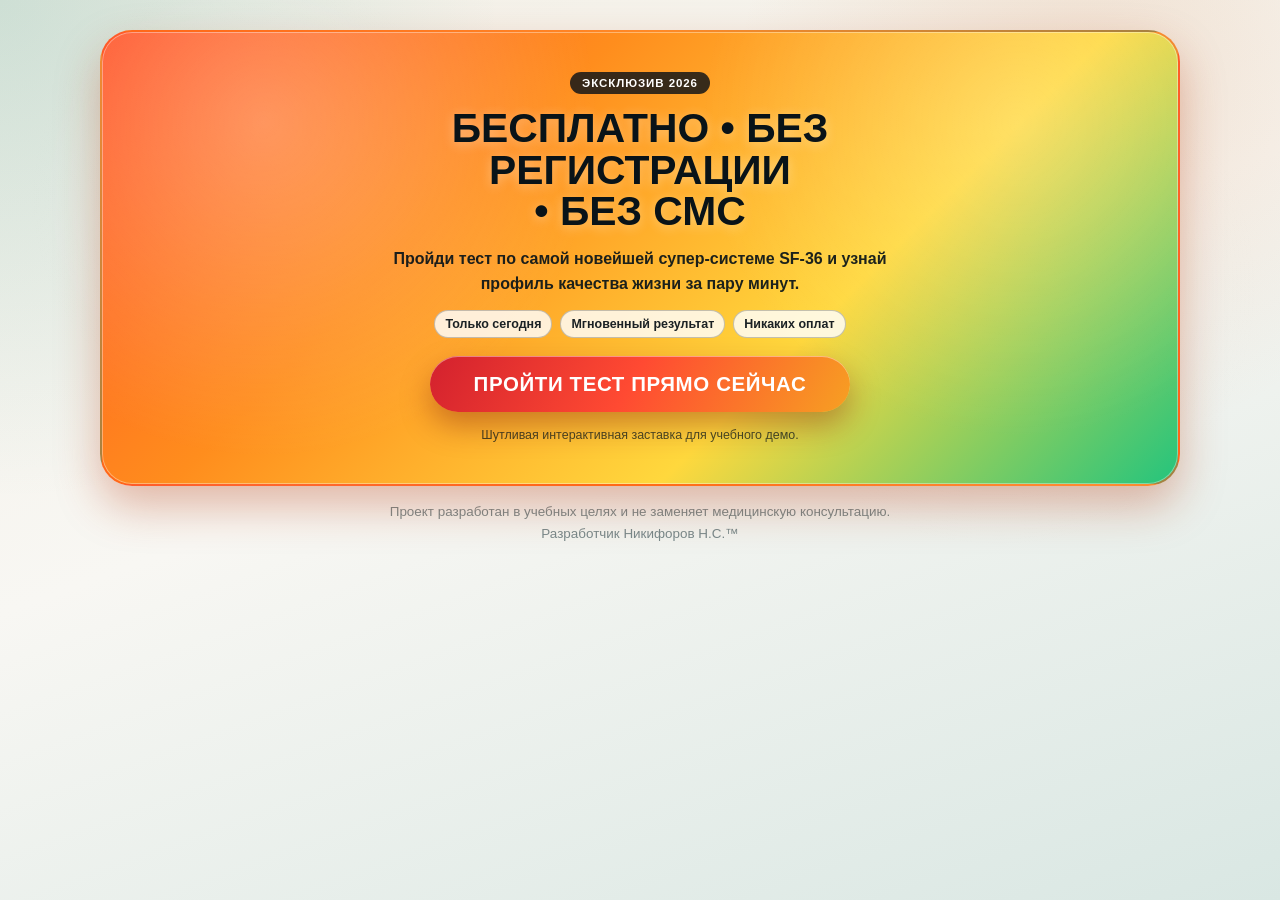
==== commit 663402da: "Split promo landing and questionnaire into separate URLs" ====
--- a/index.html
+++ b/index.html
@@ -3,28 +3,35 @@
   <head>
     <meta charset="utf-8">
     <meta name="viewport" content="width=device-width, initial-scale=1">
-    <title>SF-36 | Учебный медицинский калькулятор</title>
+    <title>SF-36 | Старт</title>
     <meta
       name="description"
-      content="Пошаговый учебный калькулятор SF-36 с расчетом восьми шкал качества жизни прямо в браузере."
+      content="Кликбейт-заставка для учебного демо SF-36 с переходом к тесту."
     >
     <link rel="stylesheet" href="styles.css">
   </head>
   <body>
     <div class="backdrop"></div>
     <div class="page-shell">
-      <header class="hero">
-        <div class="hero-copy">
-          <p class="eyebrow">Учебный проект</p>
-          <h1>Калькулятор SF-36</h1>
-          <p class="hero-text">
-            Ответив всего на 36 вопросов, вы получите персональный профиль: наглядную оценку текущего качества жизни без ручных расчётов, с чётким пониманием ваших сильных сторон и зон, которым стоит уделить внимание.
-          </p>
-        </div>
-      </header>
+      <main class="app-frame">
+        <section class="app-panel promo-panel">
+          <div class="promo-inner">
+            <p class="promo-overline">Эксклюзив 2026</p>
+            <h1 class="promo-title">БЕСПЛАТНО • БЕЗ РЕГИСТРАЦИИ • БЕЗ СМС</h1>
+            <p class="promo-subtitle">
+              Пройди тест по самой новейшей супер-системе SF-36 и узнай профиль качества жизни за пару минут.
+            </p>
 
-      <main class="app-frame">
-        <div id="app"></div>
+            <div class="promo-strip">
+              <span class="promo-chip">Только сегодня</span>
+              <span class="promo-chip">Мгновенный результат</span>
+              <span class="promo-chip">Никаких оплат</span>
+            </div>
+
+            <a class="promo-cta promo-cta-link" href="./test/">ПРОЙТИ ТЕСТ ПРЯМО СЕЙЧАС</a>
+            <p class="promo-footnote">Шутливая интерактивная заставка для учебного демо.</p>
+          </div>
+        </section>
       </main>
 
       <footer class="site-signature">
@@ -32,8 +39,5 @@
         <p>Разработчик Никифоров Н.С.™</p>
       </footer>
     </div>
-
-    <script src="config.js"></script>
-    <script src="app.js" defer></script>
   </body>
 </html>
--- a/styles.css
+++ b/styles.css
@@ -277,6 +277,13 @@
   animation: promo-pulse 1.35s ease-in-out infinite;
 }
 
+.promo-cta-link {
+  display: inline-flex;
+  justify-content: center;
+  align-items: center;
+  text-decoration: none;
+}
+
 .promo-cta:hover {
   transform: translateY(-1px);
 }
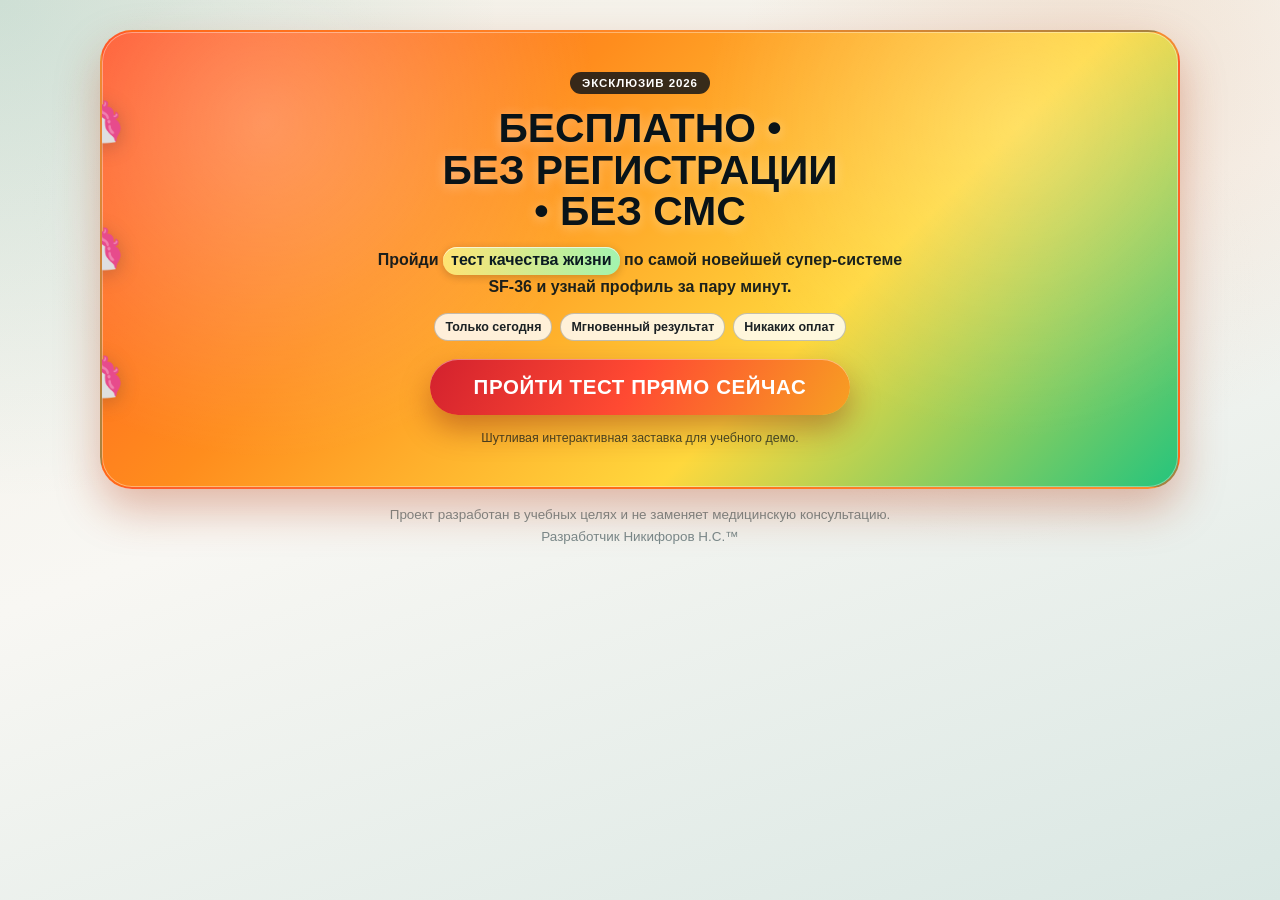
==== commit d89e7bee: "Spice up promo with highlighted copy and flying rainbow ponies" ====
--- a/index.html
+++ b/index.html
@@ -15,11 +15,18 @@
     <div class="page-shell">
       <main class="app-frame">
         <section class="app-panel promo-panel">
+          <div class="pony-parade" aria-hidden="true">
+            <span class="pony-run pony-run--1">🦄</span>
+            <span class="pony-run pony-run--2">🦄</span>
+            <span class="pony-run pony-run--3">🦄</span>
+          </div>
           <div class="promo-inner">
             <p class="promo-overline">Эксклюзив 2026</p>
-            <h1 class="promo-title">БЕСПЛАТНО • БЕЗ РЕГИСТРАЦИИ • БЕЗ СМС</h1>
+            <h1 class="promo-title">
+              БЕСПЛАТНО • <span class="promo-nowrap">БЕЗ РЕГИСТРАЦИИ</span> • БЕЗ СМС
+            </h1>
             <p class="promo-subtitle">
-              Пройди тест по самой новейшей супер-системе SF-36 и узнай профиль качества жизни за пару минут.
+              Пройди <span class="promo-highlight">тест качества жизни</span> по самой новейшей супер-системе SF-36 и узнай профиль за пару минут.
             </p>
 
             <div class="promo-strip">
--- a/styles.css
+++ b/styles.css
@@ -231,6 +231,10 @@
   text-shadow: 0 2px 12px rgba(255, 255, 255, 0.36);
 }
 
+.promo-nowrap {
+  white-space: nowrap;
+}
+
 .promo-subtitle {
   margin: 0;
   max-width: 60ch;
@@ -238,6 +242,64 @@
   line-height: 1.55;
   color: rgba(9, 20, 25, 0.92);
   font-weight: 600;
+}
+
+.promo-highlight {
+  display: inline-block;
+  padding: 1px 8px 2px;
+  border-radius: 999px;
+  font-weight: 800;
+  color: #0b1b22;
+  background: linear-gradient(90deg, rgba(255, 239, 125, 0.86), rgba(147, 255, 197, 0.86));
+  box-shadow:
+    0 2px 8px rgba(8, 15, 20, 0.2),
+    inset 0 1px 0 rgba(255, 255, 255, 0.65);
+}
+
+.pony-parade {
+  position: absolute;
+  inset: 0;
+  overflow: hidden;
+  pointer-events: none;
+  z-index: 0;
+}
+
+.pony-run {
+  position: absolute;
+  left: -170px;
+  display: inline-flex;
+  align-items: center;
+  gap: 8px;
+  font-size: clamp(2rem, 4vw, 2.8rem);
+  line-height: 1;
+  filter: drop-shadow(0 4px 10px rgba(19, 36, 44, 0.24));
+}
+
+.pony-run::before {
+  content: "";
+  width: clamp(80px, 11vw, 130px);
+  height: clamp(10px, 1.3vw, 14px);
+  border-radius: 999px;
+  background: linear-gradient(90deg, #ff595e 0%, #ff924c 20%, #ffca3a 40%, #8ac926 60%, #4cc9f0 80%, #9d4edd 100%);
+  opacity: 0.92;
+  box-shadow: 0 0 12px rgba(255, 255, 255, 0.5);
+}
+
+.pony-run--1 {
+  top: 14%;
+  animation: pony-fly-1 10.8s linear infinite;
+}
+
+.pony-run--2 {
+  top: 42%;
+  animation: pony-fly-2 13.5s linear infinite;
+  animation-delay: -4.4s;
+}
+
+.pony-run--3 {
+  top: 70%;
+  animation: pony-fly-3 11.7s linear infinite;
+  animation-delay: -8.1s;
 }
 
 .promo-strip {
@@ -1267,8 +1329,57 @@
   }
 }
 
+@keyframes pony-fly-1 {
+  0% {
+    transform: translateX(0) translateY(0) rotate(-3deg) scale(1);
+  }
+  25% {
+    transform: translateX(36vw) translateY(-12px) rotate(3deg) scale(1.02);
+  }
+  50% {
+    transform: translateX(74vw) translateY(8px) rotate(-2deg) scale(0.98);
+  }
+  100% {
+    transform: translateX(122vw) translateY(-6px) rotate(2deg) scale(1);
+  }
+}
+
+@keyframes pony-fly-2 {
+  0% {
+    transform: translateX(0) translateY(0) rotate(2deg) scale(0.92);
+  }
+  30% {
+    transform: translateX(42vw) translateY(10px) rotate(-3deg) scale(0.96);
+  }
+  60% {
+    transform: translateX(82vw) translateY(-14px) rotate(2deg) scale(0.9);
+  }
+  100% {
+    transform: translateX(124vw) translateY(6px) rotate(-2deg) scale(0.92);
+  }
+}
+
+@keyframes pony-fly-3 {
+  0% {
+    transform: translateX(0) translateY(0) rotate(-2deg) scale(1.08);
+  }
+  20% {
+    transform: translateX(28vw) translateY(-8px) rotate(2deg) scale(1.04);
+  }
+  55% {
+    transform: translateX(70vw) translateY(12px) rotate(-3deg) scale(1.1);
+  }
+  100% {
+    transform: translateX(124vw) translateY(-4px) rotate(2deg) scale(1.08);
+  }
+}
+
 @media (prefers-reduced-motion: reduce) {
   .promo-cta {
+    animation: none;
+  }
+
+  .pony-run {
     animation: none;
   }
 }
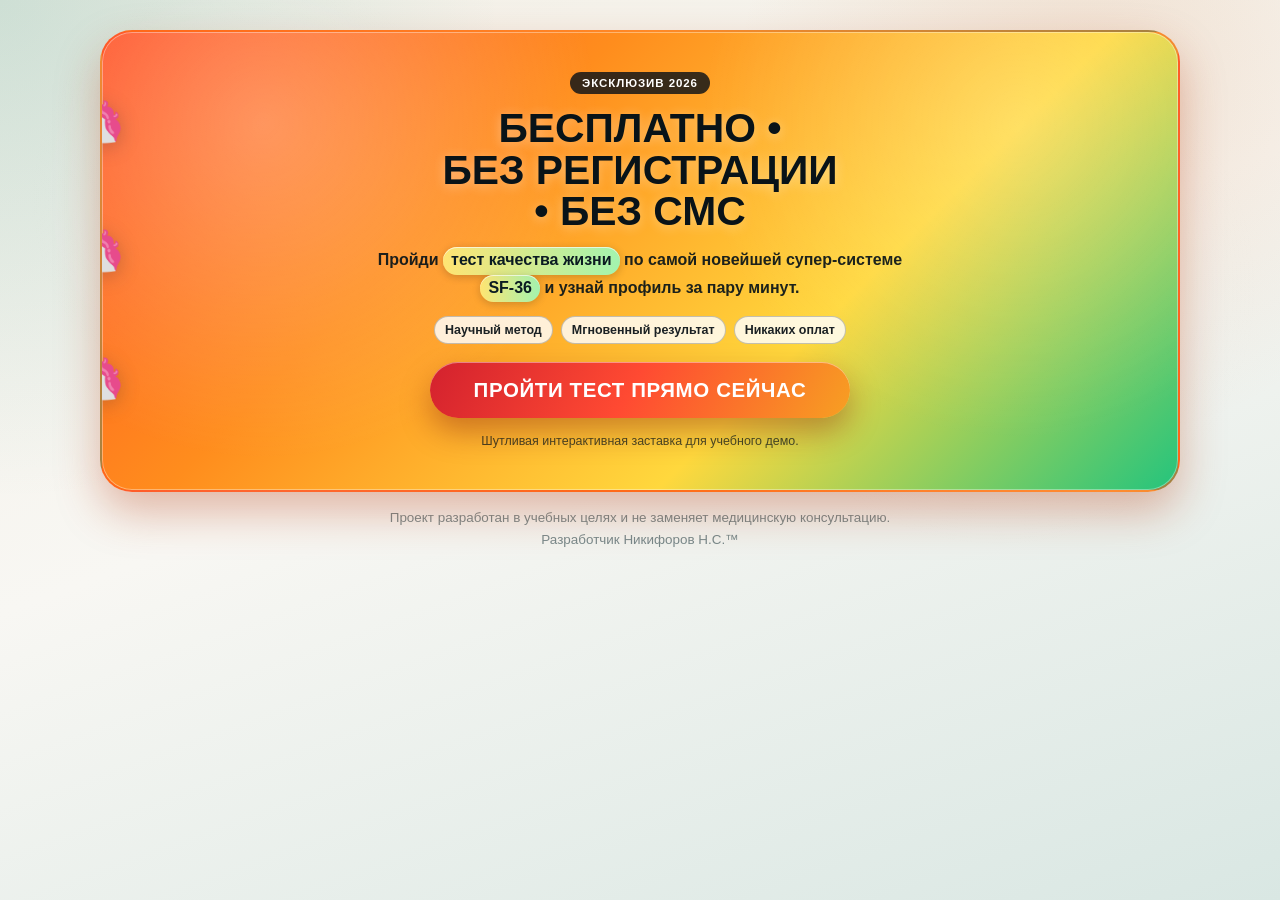
==== commit 06cab048: "Unify result actions and one-time export+sheet sync" ====
--- a/index.html
+++ b/index.html
@@ -26,11 +26,11 @@
               БЕСПЛАТНО • <span class="promo-nowrap">БЕЗ РЕГИСТРАЦИИ</span> • БЕЗ СМС
             </h1>
             <p class="promo-subtitle">
-              Пройди <span class="promo-highlight">тест качества жизни</span> по самой новейшей супер-системе SF-36 и узнай профиль за пару минут.
+              Пройди <span class="promo-highlight">тест качества жизни</span> по самой новейшей супер-системе <span class="promo-highlight">SF-36</span> и узнай профиль за пару минут.
             </p>
 
             <div class="promo-strip">
-              <span class="promo-chip">Только сегодня</span>
+              <span class="promo-chip">Научный метод</span>
               <span class="promo-chip">Мгновенный результат</span>
               <span class="promo-chip">Никаких оплат</span>
             </div>
